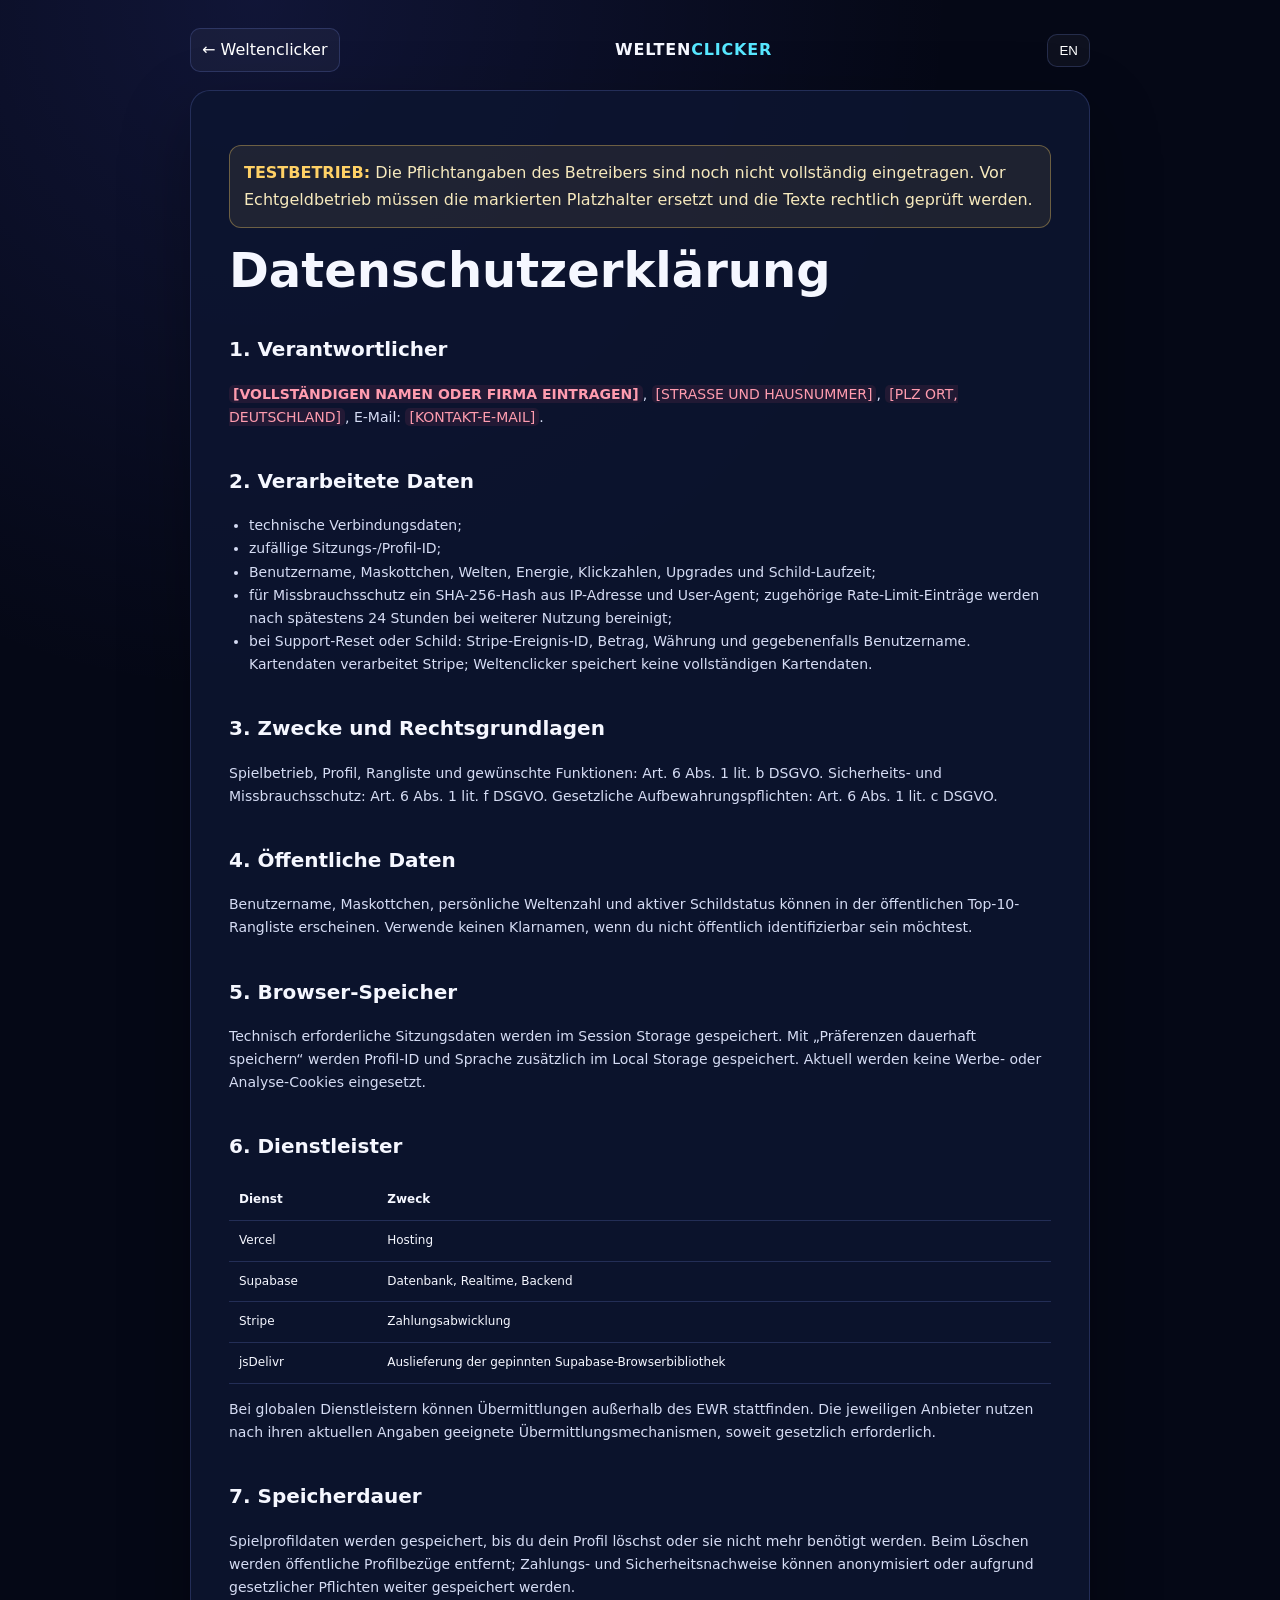
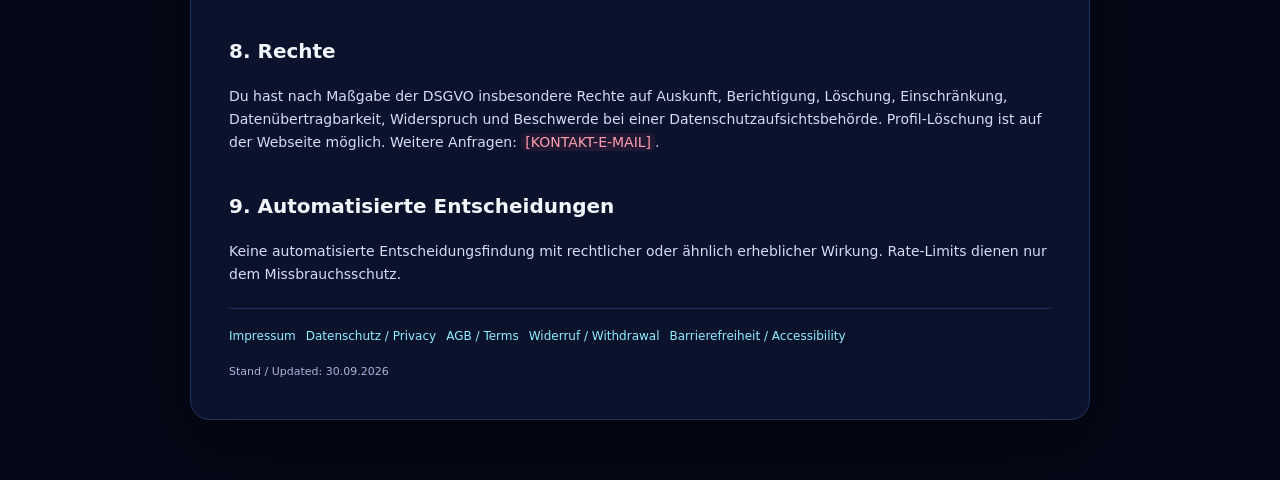
==== datenschutz.html @ f2715d0a "Add legal center, privacy controls and checkout disclosures" ====
<!doctype html><html lang="de"><head><meta charset="utf-8"><meta name="viewport" content="width=device-width,initial-scale=1"><meta name="robots" content="noindex"><title>Datenschutz – Weltenclicker</title><link rel="stylesheet" href="/legal.css"></head><body><main class="legal-wrap"><header class="legal-top"><a class="home-btn" href="/">← Weltenclicker</a><div class="brand">WELTEN<span>CLICKER</span></div><button id="legalLang" class="lang-btn" type="button">EN</button></header><article class="legal-card"><div id="legalIncomplete" class="legal-warning"><strong>TESTBETRIEB:</strong> Die Pflichtangaben des Betreibers sind noch nicht vollständig eingetragen. Vor Echtgeldbetrieb müssen die markierten Platzhalter ersetzt und die Texte rechtlich geprüft werden.</div><section class="only-de"><h1>Datenschutzerklärung</h1><h2>1. Verantwortlicher</h2><p><strong data-legal="operatorName"></strong>, <span data-legal="addressLine1"></span>, <span data-legal="addressLine2"></span>, E-Mail: <span data-legal="email"></span>.</p><h2>2. Verarbeitete Daten</h2><ul class="legal-list"><li>technische Verbindungsdaten;</li><li>zufällige Sitzungs-/Profil-ID;</li><li>Benutzername, Maskottchen, Welten, Energie, Klickzahlen, Upgrades und Schild-Laufzeit;</li><li>für Missbrauchsschutz ein SHA-256-Hash aus IP-Adresse und User-Agent; zugehörige Rate-Limit-Einträge werden nach spätestens 24 Stunden bei weiterer Nutzung bereinigt;</li><li>bei Support-Reset oder Schild: Stripe-Ereignis-ID, Betrag, Währung und gegebenenfalls Benutzername. Kartendaten verarbeitet Stripe; Weltenclicker speichert keine vollständigen Kartendaten.</li></ul><h2>3. Zwecke und Rechtsgrundlagen</h2><p>Spielbetrieb, Profil, Rangliste und gewünschte Funktionen: Art. 6 Abs. 1 lit. b DSGVO. Sicherheits- und Missbrauchsschutz: Art. 6 Abs. 1 lit. f DSGVO. Gesetzliche Aufbewahrungspflichten: Art. 6 Abs. 1 lit. c DSGVO.</p><h2>4. Öffentliche Daten</h2><p>Benutzername, Maskottchen, persönliche Weltenzahl und aktiver Schildstatus können in der öffentlichen Top-10-Rangliste erscheinen. Verwende keinen Klarnamen, wenn du nicht öffentlich identifizierbar sein möchtest.</p><h2>5. Browser-Speicher</h2><p>Technisch erforderliche Sitzungsdaten werden im Session Storage gespeichert. Mit „Präferenzen dauerhaft speichern“ werden Profil-ID und Sprache zusätzlich im Local Storage gespeichert. Aktuell werden keine Werbe- oder Analyse-Cookies eingesetzt.</p><h2>6. Dienstleister</h2><table class="data-table"><tr><th>Dienst</th><th>Zweck</th></tr><tr><td>Vercel</td><td>Hosting</td></tr><tr><td>Supabase</td><td>Datenbank, Realtime, Backend</td></tr><tr><td>Stripe</td><td>Zahlungsabwicklung</td></tr><tr><td>jsDelivr</td><td>Auslieferung der gepinnten Supabase-Browserbibliothek</td></tr></table><p>Bei globalen Dienstleistern können Übermittlungen außerhalb des EWR stattfinden. Die jeweiligen Anbieter nutzen nach ihren aktuellen Angaben geeignete Übermittlungsmechanismen, soweit gesetzlich erforderlich.</p><h2>7. Speicherdauer</h2><p>Spielprofildaten werden gespeichert, bis du dein Profil löschst oder sie nicht mehr benötigt werden. Beim Löschen werden öffentliche Profilbezüge entfernt; Zahlungs- und Sicherheitsnachweise können anonymisiert oder aufgrund gesetzlicher Pflichten weiter gespeichert werden.</p><h2>8. Rechte</h2><p>Du hast nach Maßgabe der DSGVO insbesondere Rechte auf Auskunft, Berichtigung, Löschung, Einschränkung, Datenübertragbarkeit, Widerspruch und Beschwerde bei einer Datenschutzaufsichtsbehörde. Profil-Löschung ist auf der Webseite möglich. Weitere Anfragen: <span data-legal="email"></span>.</p><h2>9. Automatisierte Entscheidungen</h2><p>Keine automatisierte Entscheidungsfindung mit rechtlicher oder ähnlich erheblicher Wirkung. Rate-Limits dienen nur dem Missbrauchsschutz.</p></section><section class="only-en"><h1>Privacy Notice</h1><p>The German version is authoritative.</p><p>We process a random session/profile ID, chosen username, game progress, mascot, shield expiry, technical connection data and a short-lived SHA-256 hash derived from IP address and user agent for anti-abuse rate limiting. Payment card data is handled by Stripe, not stored by Weltenclicker.</p><p>Your username, mascot, personal world count and active shield status may appear publicly. Session storage is used for required session state; persistent local storage of profile ID and language is optional. We currently do not use advertising or analytics cookies.</p><p>Vercel provides hosting, Supabase provides database/realtime/backend services, Stripe provides payments, and jsDelivr delivers the pinned Supabase browser library. International transfers may occur under applicable safeguards.</p><p>Subject to the GDPR, you may have rights of access, rectification, erasure, restriction, portability, objection and complaint. Contact: <span data-legal="email"></span>.</p></section><nav class="legal-nav"><a href="/impressum.html">Impressum</a><a href="/datenschutz.html">Datenschutz / Privacy</a><a href="/agb.html">AGB / Terms</a><a href="/widerruf.html">Widerruf / Withdrawal</a><a href="/barrierefreiheit.html">Barrierefreiheit / Accessibility</a></nav><div class="legal-footer">Stand / Updated: <span data-legal="lastUpdated"></span></div></article></main><script src="/legal-config.js"></script><script src="/legal.js"></script></body></html>
---- legal.css ----
*{box-sizing:border-box}:root{--bg:#050816;--panel:#0d1530;--text:#f5f7ff;--muted:#aab4d9;--cyan:#57e7ff;--gold:#ffd166;--line:rgba(130,154,255,.2)}html{color-scheme:dark}body{margin:0;background:radial-gradient(circle at 20% 0,rgba(87,101,255,.14),transparent 30%),var(--bg);color:var(--text);font-family:system-ui,-apple-system,BlinkMacSystemFont,"Segoe UI",sans-serif;line-height:1.65}.legal-wrap{width:min(900px,calc(100% - 32px));margin:28px auto 60px}.legal-top{display:flex;justify-content:space-between;gap:15px;align-items:center;margin-bottom:18px}.brand{font-weight:900;letter-spacing:.05em}.brand span{color:var(--cyan)}.legal-card{background:rgba(13,21,48,.88);border:1px solid var(--line);border-radius:20px;padding:clamp(20px,4vw,38px);box-shadow:0 25px 70px rgba(0,0,0,.3)}h1{font-size:clamp(30px,6vw,48px);line-height:1.1;margin:.2em 0 .5em}h2{margin-top:1.8em;font-size:20px}h3{font-size:15px;margin-top:1.3em}p,li{font-size:14px;color:#d5dcf4}a{color:#8ceeff}.muted{color:var(--muted)}.legal-warning{border:1px solid rgba(255,209,102,.35);background:rgba(255,209,102,.08);color:#f6e9bd;padding:14px;border-radius:12px;margin:16px 0}.legal-warning strong{color:var(--gold)}.legal-nav{display:flex;flex-wrap:wrap;gap:10px;margin-top:22px;padding-top:18px;border-top:1px solid var(--line)}.legal-nav a{text-decoration:none;font-size:12px}.lang-btn,.home-btn{border:1px solid var(--line);border-radius:10px;padding:8px 11px;color:#fff;background:rgba(255,255,255,.04);text-decoration:none;cursor:pointer}.legal-list{padding-left:20px}.data-table{width:100%;border-collapse:collapse;font-size:12px}.data-table td,.data-table th{border-bottom:1px solid var(--line);padding:10px;text-align:left;vertical-align:top}.placeholder{background:rgba(255,87,125,.09);color:#ff9caf;border-radius:5px;padding:1px 4px}.legal-footer{margin-top:16px;color:var(--muted);font-size:11px}.only-en{display:none}body.lang-en .only-de{display:none}body.lang-en .only-en{display:block}@media(max-width:600px){.legal-top{align-items:flex-start;flex-direction:column}.data-table{display:block;overflow:auto}}
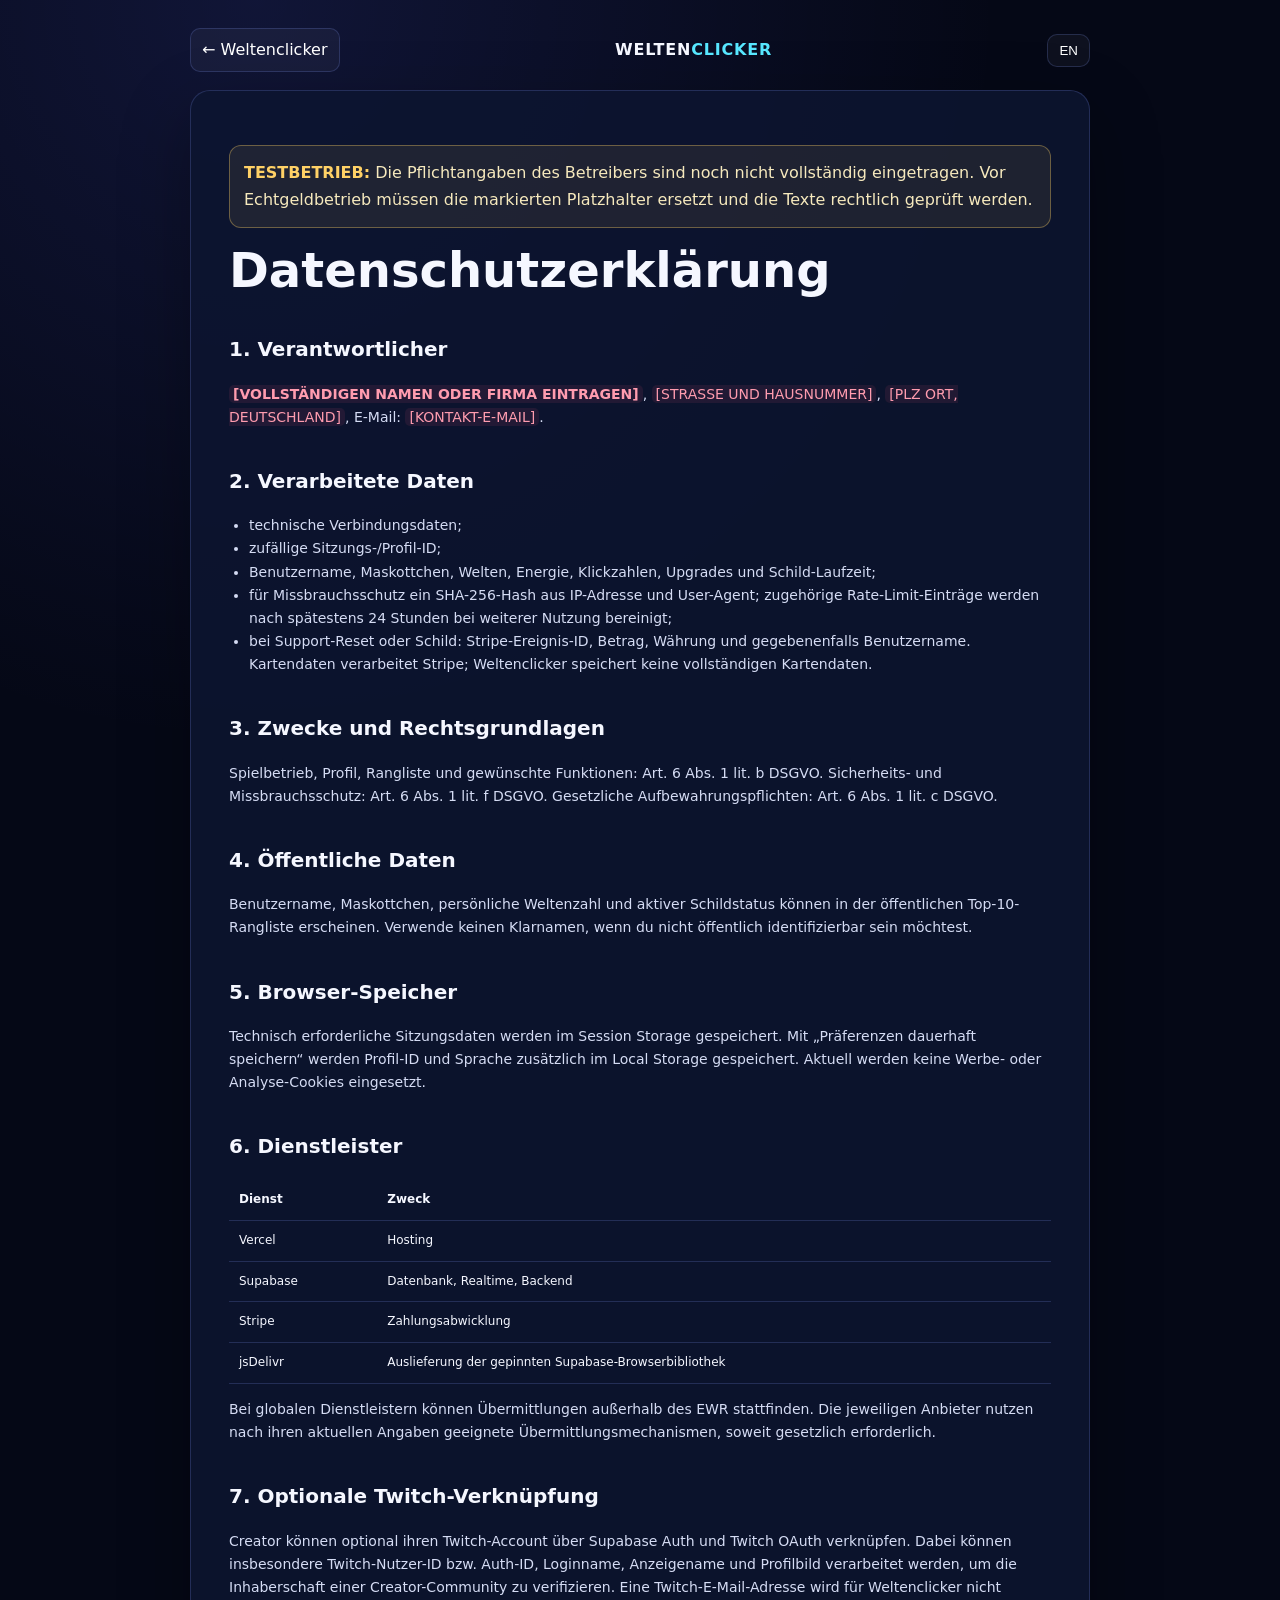
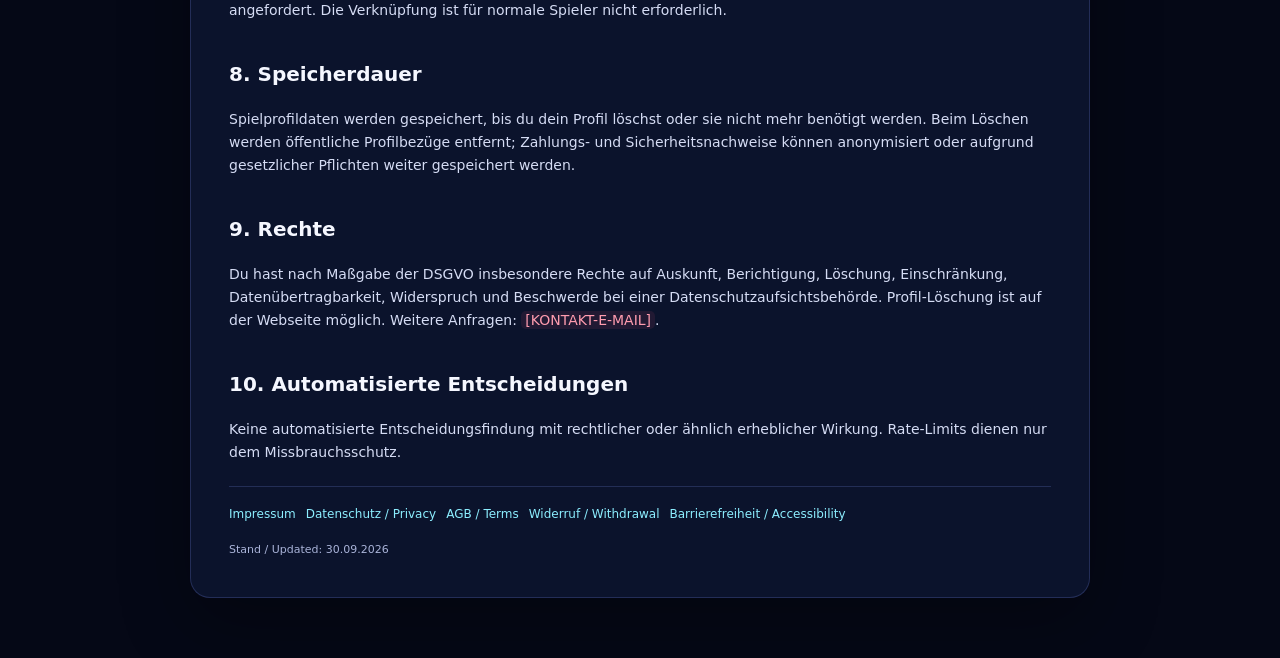
==== commit a2e69757: "Add streamer communities and Twitch creator hub" ====
--- a/datenschutz.html
+++ b/datenschutz.html
@@ -1 +1 @@
-<!doctype html><html lang="de"><head><meta charset="utf-8"><meta name="viewport" content="width=device-width,initial-scale=1"><meta name="robots" content="noindex"><title>Datenschutz – Weltenclicker</title><link rel="stylesheet" href="/legal.css"></head><body><main class="legal-wrap"><header class="legal-top"><a class="home-btn" href="/">← Weltenclicker</a><div class="brand">WELTEN<span>CLICKER</span></div><button id="legalLang" class="lang-btn" type="button">EN</button></header><article class="legal-card"><div id="legalIncomplete" class="legal-warning"><strong>TESTBETRIEB:</strong> Die Pflichtangaben des Betreibers sind noch nicht vollständig eingetragen. Vor Echtgeldbetrieb müssen die markierten Platzhalter ersetzt und die Texte rechtlich geprüft werden.</div><section class="only-de"><h1>Datenschutzerklärung</h1><h2>1. Verantwortlicher</h2><p><strong data-legal="operatorName"></strong>, <span data-legal="addressLine1"></span>, <span data-legal="addressLine2"></span>, E-Mail: <span data-legal="email"></span>.</p><h2>2. Verarbeitete Daten</h2><ul class="legal-list"><li>technische Verbindungsdaten;</li><li>zufällige Sitzungs-/Profil-ID;</li><li>Benutzername, Maskottchen, Welten, Energie, Klickzahlen, Upgrades und Schild-Laufzeit;</li><li>für Missbrauchsschutz ein SHA-256-Hash aus IP-Adresse und User-Agent; zugehörige Rate-Limit-Einträge werden nach spätestens 24 Stunden bei weiterer Nutzung bereinigt;</li><li>bei Support-Reset oder Schild: Stripe-Ereignis-ID, Betrag, Währung und gegebenenfalls Benutzername. Kartendaten verarbeitet Stripe; Weltenclicker speichert keine vollständigen Kartendaten.</li></ul><h2>3. Zwecke und Rechtsgrundlagen</h2><p>Spielbetrieb, Profil, Rangliste und gewünschte Funktionen: Art. 6 Abs. 1 lit. b DSGVO. Sicherheits- und Missbrauchsschutz: Art. 6 Abs. 1 lit. f DSGVO. Gesetzliche Aufbewahrungspflichten: Art. 6 Abs. 1 lit. c DSGVO.</p><h2>4. Öffentliche Daten</h2><p>Benutzername, Maskottchen, persönliche Weltenzahl und aktiver Schildstatus können in der öffentlichen Top-10-Rangliste erscheinen. Verwende keinen Klarnamen, wenn du nicht öffentlich identifizierbar sein möchtest.</p><h2>5. Browser-Speicher</h2><p>Technisch erforderliche Sitzungsdaten werden im Session Storage gespeichert. Mit „Präferenzen dauerhaft speichern“ werden Profil-ID und Sprache zusätzlich im Local Storage gespeichert. Aktuell werden keine Werbe- oder Analyse-Cookies eingesetzt.</p><h2>6. Dienstleister</h2><table class="data-table"><tr><th>Dienst</th><th>Zweck</th></tr><tr><td>Vercel</td><td>Hosting</td></tr><tr><td>Supabase</td><td>Datenbank, Realtime, Backend</td></tr><tr><td>Stripe</td><td>Zahlungsabwicklung</td></tr><tr><td>jsDelivr</td><td>Auslieferung der gepinnten Supabase-Browserbibliothek</td></tr></table><p>Bei globalen Dienstleistern können Übermittlungen außerhalb des EWR stattfinden. Die jeweiligen Anbieter nutzen nach ihren aktuellen Angaben geeignete Übermittlungsmechanismen, soweit gesetzlich erforderlich.</p><h2>7. Speicherdauer</h2><p>Spielprofildaten werden gespeichert, bis du dein Profil löschst oder sie nicht mehr benötigt werden. Beim Löschen werden öffentliche Profilbezüge entfernt; Zahlungs- und Sicherheitsnachweise können anonymisiert oder aufgrund gesetzlicher Pflichten weiter gespeichert werden.</p><h2>8. Rechte</h2><p>Du hast nach Maßgabe der DSGVO insbesondere Rechte auf Auskunft, Berichtigung, Löschung, Einschränkung, Datenübertragbarkeit, Widerspruch und Beschwerde bei einer Datenschutzaufsichtsbehörde. Profil-Löschung ist auf der Webseite möglich. Weitere Anfragen: <span data-legal="email"></span>.</p><h2>9. Automatisierte Entscheidungen</h2><p>Keine automatisierte Entscheidungsfindung mit rechtlicher oder ähnlich erheblicher Wirkung. Rate-Limits dienen nur dem Missbrauchsschutz.</p></section><section class="only-en"><h1>Privacy Notice</h1><p>The German version is authoritative.</p><p>We process a random session/profile ID, chosen username, game progress, mascot, shield expiry, technical connection data and a short-lived SHA-256 hash derived from IP address and user agent for anti-abuse rate limiting. Payment card data is handled by Stripe, not stored by Weltenclicker.</p><p>Your username, mascot, personal world count and active shield status may appear publicly. Session storage is used for required session state; persistent local storage of profile ID and language is optional. We currently do not use advertising or analytics cookies.</p><p>Vercel provides hosting, Supabase provides database/realtime/backend services, Stripe provides payments, and jsDelivr delivers the pinned Supabase browser library. International transfers may occur under applicable safeguards.</p><p>Subject to the GDPR, you may have rights of access, rectification, erasure, restriction, portability, objection and complaint. Contact: <span data-legal="email"></span>.</p></section><nav class="legal-nav"><a href="/impressum.html">Impressum</a><a href="/datenschutz.html">Datenschutz / Privacy</a><a href="/agb.html">AGB / Terms</a><a href="/widerruf.html">Widerruf / Withdrawal</a><a href="/barrierefreiheit.html">Barrierefreiheit / Accessibility</a></nav><div class="legal-footer">Stand / Updated: <span data-legal="lastUpdated"></span></div></article></main><script src="/legal-config.js"></script><script src="/legal.js"></script></body></html>+<!doctype html><html lang="de"><head><meta charset="utf-8"><meta name="viewport" content="width=device-width,initial-scale=1"><meta name="robots" content="noindex"><title>Datenschutz – Weltenclicker</title><link rel="stylesheet" href="/legal.css"></head><body><main class="legal-wrap"><header class="legal-top"><a class="home-btn" href="/">← Weltenclicker</a><div class="brand">WELTEN<span>CLICKER</span></div><button id="legalLang" class="lang-btn" type="button">EN</button></header><article class="legal-card"><div id="legalIncomplete" class="legal-warning"><strong>TESTBETRIEB:</strong> Die Pflichtangaben des Betreibers sind noch nicht vollständig eingetragen. Vor Echtgeldbetrieb müssen die markierten Platzhalter ersetzt und die Texte rechtlich geprüft werden.</div><section class="only-de"><h1>Datenschutzerklärung</h1><h2>1. Verantwortlicher</h2><p><strong data-legal="operatorName"></strong>, <span data-legal="addressLine1"></span>, <span data-legal="addressLine2"></span>, E-Mail: <span data-legal="email"></span>.</p><h2>2. Verarbeitete Daten</h2><ul class="legal-list"><li>technische Verbindungsdaten;</li><li>zufällige Sitzungs-/Profil-ID;</li><li>Benutzername, Maskottchen, Welten, Energie, Klickzahlen, Upgrades und Schild-Laufzeit;</li><li>für Missbrauchsschutz ein SHA-256-Hash aus IP-Adresse und User-Agent; zugehörige Rate-Limit-Einträge werden nach spätestens 24 Stunden bei weiterer Nutzung bereinigt;</li><li>bei Support-Reset oder Schild: Stripe-Ereignis-ID, Betrag, Währung und gegebenenfalls Benutzername. Kartendaten verarbeitet Stripe; Weltenclicker speichert keine vollständigen Kartendaten.</li></ul><h2>3. Zwecke und Rechtsgrundlagen</h2><p>Spielbetrieb, Profil, Rangliste und gewünschte Funktionen: Art. 6 Abs. 1 lit. b DSGVO. Sicherheits- und Missbrauchsschutz: Art. 6 Abs. 1 lit. f DSGVO. Gesetzliche Aufbewahrungspflichten: Art. 6 Abs. 1 lit. c DSGVO.</p><h2>4. Öffentliche Daten</h2><p>Benutzername, Maskottchen, persönliche Weltenzahl und aktiver Schildstatus können in der öffentlichen Top-10-Rangliste erscheinen. Verwende keinen Klarnamen, wenn du nicht öffentlich identifizierbar sein möchtest.</p><h2>5. Browser-Speicher</h2><p>Technisch erforderliche Sitzungsdaten werden im Session Storage gespeichert. Mit „Präferenzen dauerhaft speichern“ werden Profil-ID und Sprache zusätzlich im Local Storage gespeichert. Aktuell werden keine Werbe- oder Analyse-Cookies eingesetzt.</p><h2>6. Dienstleister</h2><table class="data-table"><tr><th>Dienst</th><th>Zweck</th></tr><tr><td>Vercel</td><td>Hosting</td></tr><tr><td>Supabase</td><td>Datenbank, Realtime, Backend</td></tr><tr><td>Stripe</td><td>Zahlungsabwicklung</td></tr><tr><td>jsDelivr</td><td>Auslieferung der gepinnten Supabase-Browserbibliothek</td></tr></table><p>Bei globalen Dienstleistern können Übermittlungen außerhalb des EWR stattfinden. Die jeweiligen Anbieter nutzen nach ihren aktuellen Angaben geeignete Übermittlungsmechanismen, soweit gesetzlich erforderlich.</p><h2>7. Optionale Twitch-Verknüpfung</h2><p>Creator können optional ihren Twitch-Account über Supabase Auth und Twitch OAuth verknüpfen. Dabei können insbesondere Twitch-Nutzer-ID bzw. Auth-ID, Loginname, Anzeigename und Profilbild verarbeitet werden, um die Inhaberschaft einer Creator-Community zu verifizieren. Eine Twitch-E-Mail-Adresse wird für Weltenclicker nicht angefordert. Die Verknüpfung ist für normale Spieler nicht erforderlich.</p><h2>8. Speicherdauer</h2><p>Spielprofildaten werden gespeichert, bis du dein Profil löschst oder sie nicht mehr benötigt werden. Beim Löschen werden öffentliche Profilbezüge entfernt; Zahlungs- und Sicherheitsnachweise können anonymisiert oder aufgrund gesetzlicher Pflichten weiter gespeichert werden.</p><h2>9. Rechte</h2><p>Du hast nach Maßgabe der DSGVO insbesondere Rechte auf Auskunft, Berichtigung, Löschung, Einschränkung, Datenübertragbarkeit, Widerspruch und Beschwerde bei einer Datenschutzaufsichtsbehörde. Profil-Löschung ist auf der Webseite möglich. Weitere Anfragen: <span data-legal="email"></span>.</p><h2>10. Automatisierte Entscheidungen</h2><p>Keine automatisierte Entscheidungsfindung mit rechtlicher oder ähnlich erheblicher Wirkung. Rate-Limits dienen nur dem Missbrauchsschutz.</p></section><section class="only-en"><h1>Privacy Notice</h1><p>The German version is authoritative.</p><p>We process a random session/profile ID, chosen username, game progress, mascot, shield expiry, technical connection data and a short-lived SHA-256 hash derived from IP address and user agent for anti-abuse rate limiting. Payment card data is handled by Stripe, not stored by Weltenclicker.</p><p>Your username, mascot, personal world count and active shield status may appear publicly. Session storage is used for required session state; persistent local storage of profile ID and language is optional. We currently do not use advertising or analytics cookies.</p><p>Creators may optionally connect Twitch via Twitch OAuth and Supabase Auth; the service may use Twitch login name, display name and profile image to verify community ownership. No Twitch email scope is requested for this purpose.</p><p>Vercel provides hosting, Supabase provides database/realtime/backend services, Stripe provides payments, and jsDelivr delivers the pinned Supabase browser library. International transfers may occur under applicable safeguards.</p><p>Subject to the GDPR, you may have rights of access, rectification, erasure, restriction, portability, objection and complaint. Contact: <span data-legal="email"></span>.</p></section><nav class="legal-nav"><a href="/impressum.html">Impressum</a><a href="/datenschutz.html">Datenschutz / Privacy</a><a href="/agb.html">AGB / Terms</a><a href="/widerruf.html">Widerruf / Withdrawal</a><a href="/barrierefreiheit.html">Barrierefreiheit / Accessibility</a></nav><div class="legal-footer">Stand / Updated: <span data-legal="lastUpdated"></span></div></article></main><script src="/legal-config.js"></script><script src="/legal.js"></script></body></html>
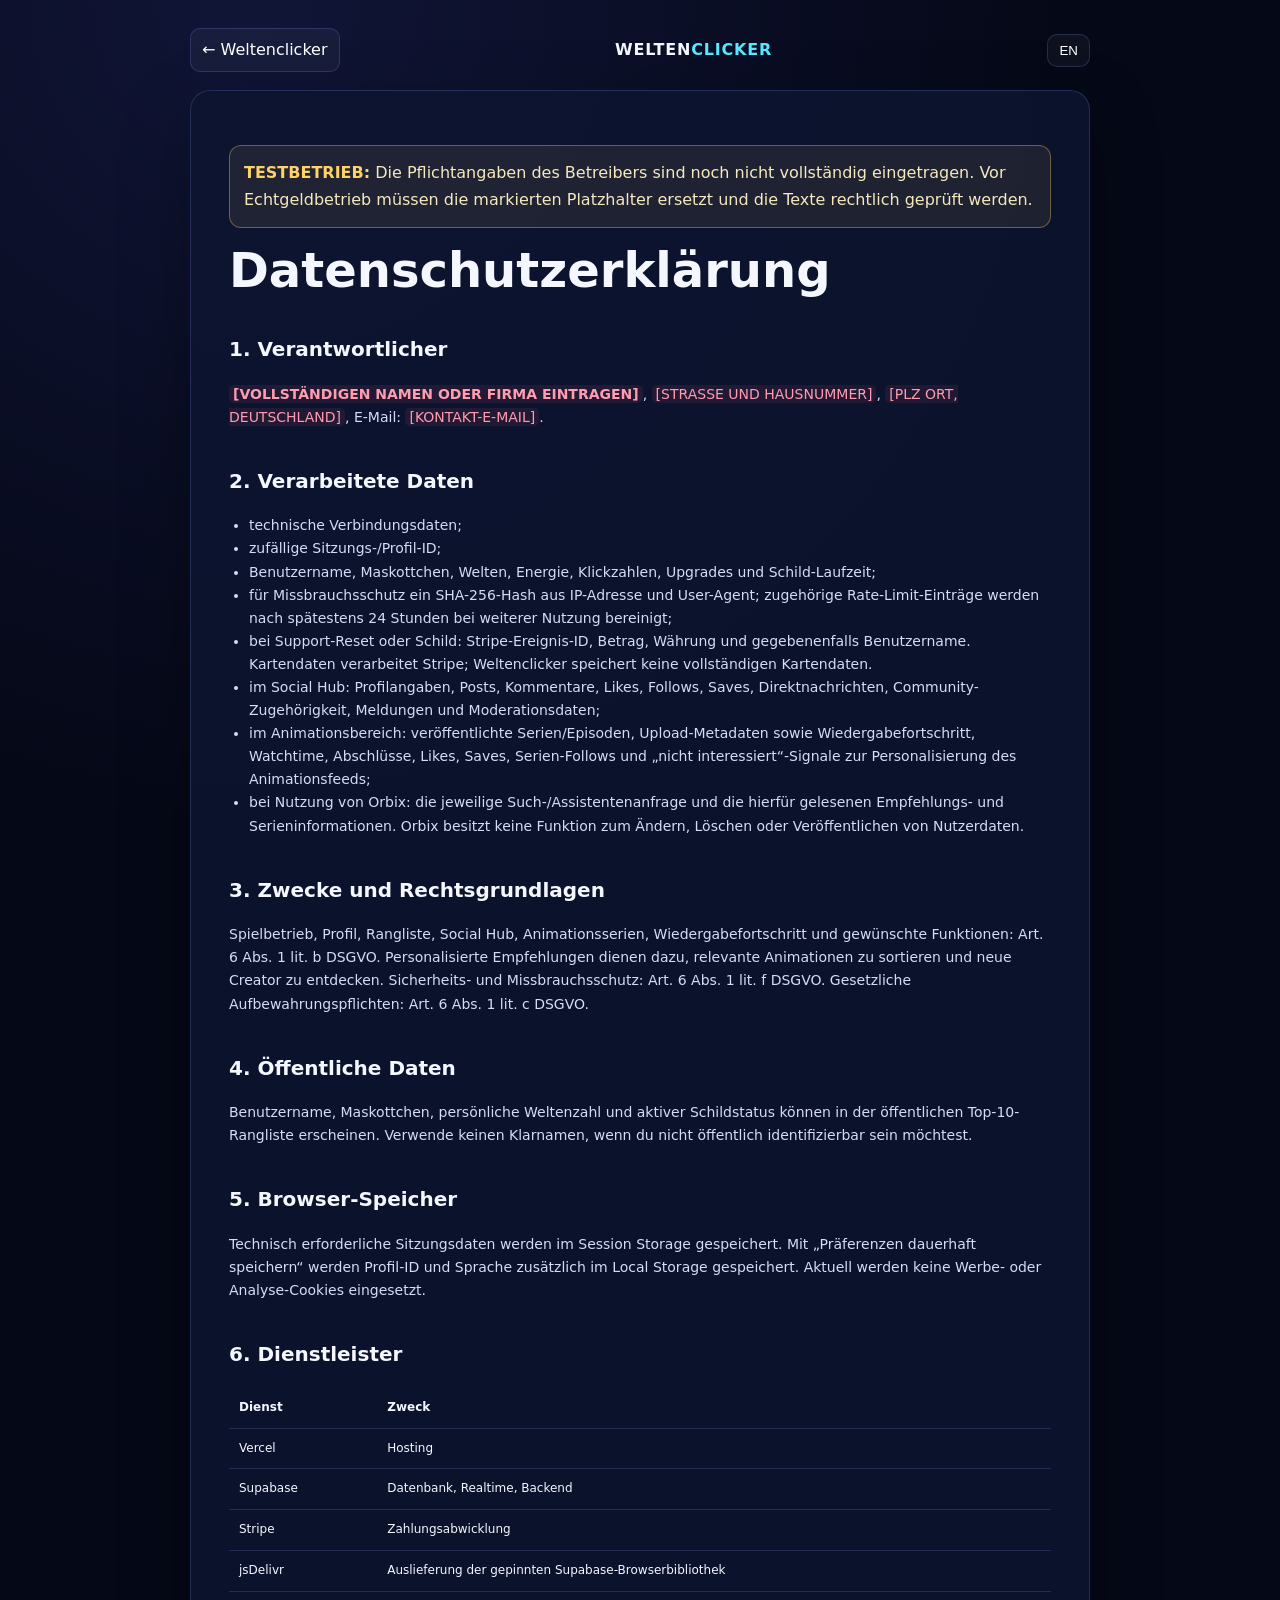
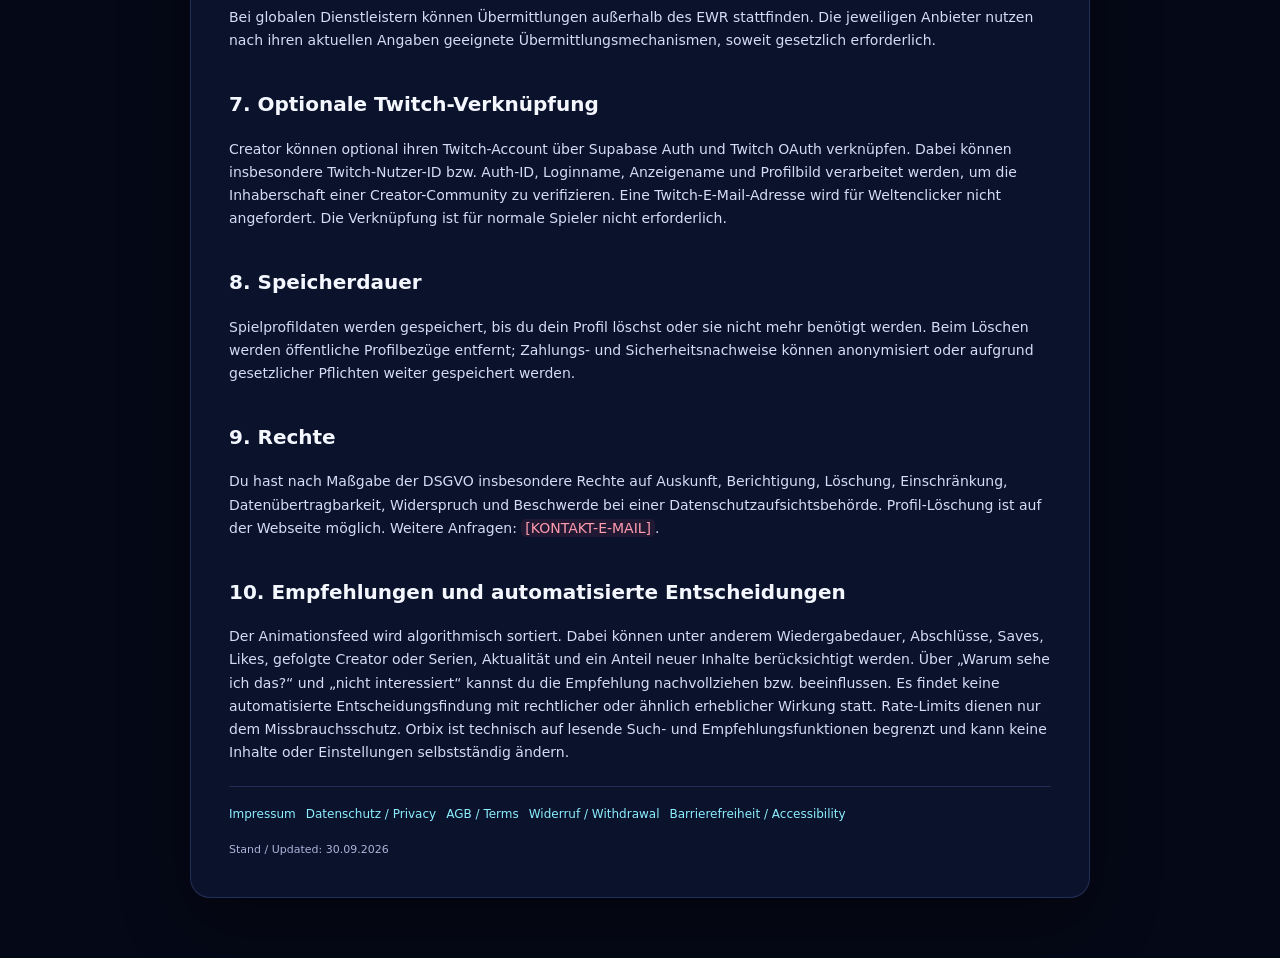
==== commit da7ebf46: "Harden Orbix read-only messaging and document animation recommendations" ====
--- a/datenschutz.html
+++ b/datenschutz.html
@@ -1 +1 @@
-<!doctype html><html lang="de"><head><meta charset="utf-8"><meta name="viewport" content="width=device-width,initial-scale=1"><meta name="robots" content="noindex"><title>Datenschutz – Weltenclicker</title><link rel="stylesheet" href="/legal.css"></head><body><main class="legal-wrap"><header class="legal-top"><a class="home-btn" href="/">← Weltenclicker</a><div class="brand">WELTEN<span>CLICKER</span></div><button id="legalLang" class="lang-btn" type="button">EN</button></header><article class="legal-card"><div id="legalIncomplete" class="legal-warning"><strong>TESTBETRIEB:</strong> Die Pflichtangaben des Betreibers sind noch nicht vollständig eingetragen. Vor Echtgeldbetrieb müssen die markierten Platzhalter ersetzt und die Texte rechtlich geprüft werden.</div><section class="only-de"><h1>Datenschutzerklärung</h1><h2>1. Verantwortlicher</h2><p><strong data-legal="operatorName"></strong>, <span data-legal="addressLine1"></span>, <span data-legal="addressLine2"></span>, E-Mail: <span data-legal="email"></span>.</p><h2>2. Verarbeitete Daten</h2><ul class="legal-list"><li>technische Verbindungsdaten;</li><li>zufällige Sitzungs-/Profil-ID;</li><li>Benutzername, Maskottchen, Welten, Energie, Klickzahlen, Upgrades und Schild-Laufzeit;</li><li>für Missbrauchsschutz ein SHA-256-Hash aus IP-Adresse und User-Agent; zugehörige Rate-Limit-Einträge werden nach spätestens 24 Stunden bei weiterer Nutzung bereinigt;</li><li>bei Support-Reset oder Schild: Stripe-Ereignis-ID, Betrag, Währung und gegebenenfalls Benutzername. Kartendaten verarbeitet Stripe; Weltenclicker speichert keine vollständigen Kartendaten.</li></ul><h2>3. Zwecke und Rechtsgrundlagen</h2><p>Spielbetrieb, Profil, Rangliste und gewünschte Funktionen: Art. 6 Abs. 1 lit. b DSGVO. Sicherheits- und Missbrauchsschutz: Art. 6 Abs. 1 lit. f DSGVO. Gesetzliche Aufbewahrungspflichten: Art. 6 Abs. 1 lit. c DSGVO.</p><h2>4. Öffentliche Daten</h2><p>Benutzername, Maskottchen, persönliche Weltenzahl und aktiver Schildstatus können in der öffentlichen Top-10-Rangliste erscheinen. Verwende keinen Klarnamen, wenn du nicht öffentlich identifizierbar sein möchtest.</p><h2>5. Browser-Speicher</h2><p>Technisch erforderliche Sitzungsdaten werden im Session Storage gespeichert. Mit „Präferenzen dauerhaft speichern“ werden Profil-ID und Sprache zusätzlich im Local Storage gespeichert. Aktuell werden keine Werbe- oder Analyse-Cookies eingesetzt.</p><h2>6. Dienstleister</h2><table class="data-table"><tr><th>Dienst</th><th>Zweck</th></tr><tr><td>Vercel</td><td>Hosting</td></tr><tr><td>Supabase</td><td>Datenbank, Realtime, Backend</td></tr><tr><td>Stripe</td><td>Zahlungsabwicklung</td></tr><tr><td>jsDelivr</td><td>Auslieferung der gepinnten Supabase-Browserbibliothek</td></tr></table><p>Bei globalen Dienstleistern können Übermittlungen außerhalb des EWR stattfinden. Die jeweiligen Anbieter nutzen nach ihren aktuellen Angaben geeignete Übermittlungsmechanismen, soweit gesetzlich erforderlich.</p><h2>7. Optionale Twitch-Verknüpfung</h2><p>Creator können optional ihren Twitch-Account über Supabase Auth und Twitch OAuth verknüpfen. Dabei können insbesondere Twitch-Nutzer-ID bzw. Auth-ID, Loginname, Anzeigename und Profilbild verarbeitet werden, um die Inhaberschaft einer Creator-Community zu verifizieren. Eine Twitch-E-Mail-Adresse wird für Weltenclicker nicht angefordert. Die Verknüpfung ist für normale Spieler nicht erforderlich.</p><h2>8. Speicherdauer</h2><p>Spielprofildaten werden gespeichert, bis du dein Profil löschst oder sie nicht mehr benötigt werden. Beim Löschen werden öffentliche Profilbezüge entfernt; Zahlungs- und Sicherheitsnachweise können anonymisiert oder aufgrund gesetzlicher Pflichten weiter gespeichert werden.</p><h2>9. Rechte</h2><p>Du hast nach Maßgabe der DSGVO insbesondere Rechte auf Auskunft, Berichtigung, Löschung, Einschränkung, Datenübertragbarkeit, Widerspruch und Beschwerde bei einer Datenschutzaufsichtsbehörde. Profil-Löschung ist auf der Webseite möglich. Weitere Anfragen: <span data-legal="email"></span>.</p><h2>10. Automatisierte Entscheidungen</h2><p>Keine automatisierte Entscheidungsfindung mit rechtlicher oder ähnlich erheblicher Wirkung. Rate-Limits dienen nur dem Missbrauchsschutz.</p></section><section class="only-en"><h1>Privacy Notice</h1><p>The German version is authoritative.</p><p>We process a random session/profile ID, chosen username, game progress, mascot, shield expiry, technical connection data and a short-lived SHA-256 hash derived from IP address and user agent for anti-abuse rate limiting. Payment card data is handled by Stripe, not stored by Weltenclicker.</p><p>Your username, mascot, personal world count and active shield status may appear publicly. Session storage is used for required session state; persistent local storage of profile ID and language is optional. We currently do not use advertising or analytics cookies.</p><p>Creators may optionally connect Twitch via Twitch OAuth and Supabase Auth; the service may use Twitch login name, display name and profile image to verify community ownership. No Twitch email scope is requested for this purpose.</p><p>Vercel provides hosting, Supabase provides database/realtime/backend services, Stripe provides payments, and jsDelivr delivers the pinned Supabase browser library. International transfers may occur under applicable safeguards.</p><p>Subject to the GDPR, you may have rights of access, rectification, erasure, restriction, portability, objection and complaint. Contact: <span data-legal="email"></span>.</p></section><nav class="legal-nav"><a href="/impressum.html">Impressum</a><a href="/datenschutz.html">Datenschutz / Privacy</a><a href="/agb.html">AGB / Terms</a><a href="/widerruf.html">Widerruf / Withdrawal</a><a href="/barrierefreiheit.html">Barrierefreiheit / Accessibility</a></nav><div class="legal-footer">Stand / Updated: <span data-legal="lastUpdated"></span></div></article></main><script src="/legal-config.js"></script><script src="/legal.js"></script></body></html>+<!doctype html><html lang="de"><head><meta charset="utf-8"><meta name="viewport" content="width=device-width,initial-scale=1"><meta name="robots" content="noindex"><title>Datenschutz – Weltenclicker</title><link rel="stylesheet" href="/legal.css"></head><body><main class="legal-wrap"><header class="legal-top"><a class="home-btn" href="/">← Weltenclicker</a><div class="brand">WELTEN<span>CLICKER</span></div><button id="legalLang" class="lang-btn" type="button">EN</button></header><article class="legal-card"><div id="legalIncomplete" class="legal-warning"><strong>TESTBETRIEB:</strong> Die Pflichtangaben des Betreibers sind noch nicht vollständig eingetragen. Vor Echtgeldbetrieb müssen die markierten Platzhalter ersetzt und die Texte rechtlich geprüft werden.</div><section class="only-de"><h1>Datenschutzerklärung</h1><h2>1. Verantwortlicher</h2><p><strong data-legal="operatorName"></strong>, <span data-legal="addressLine1"></span>, <span data-legal="addressLine2"></span>, E-Mail: <span data-legal="email"></span>.</p><h2>2. Verarbeitete Daten</h2><ul class="legal-list"><li>technische Verbindungsdaten;</li><li>zufällige Sitzungs-/Profil-ID;</li><li>Benutzername, Maskottchen, Welten, Energie, Klickzahlen, Upgrades und Schild-Laufzeit;</li><li>für Missbrauchsschutz ein SHA-256-Hash aus IP-Adresse und User-Agent; zugehörige Rate-Limit-Einträge werden nach spätestens 24 Stunden bei weiterer Nutzung bereinigt;</li><li>bei Support-Reset oder Schild: Stripe-Ereignis-ID, Betrag, Währung und gegebenenfalls Benutzername. Kartendaten verarbeitet Stripe; Weltenclicker speichert keine vollständigen Kartendaten.</li><li>im Social Hub: Profilangaben, Posts, Kommentare, Likes, Follows, Saves, Direktnachrichten, Community-Zugehörigkeit, Meldungen und Moderationsdaten;</li><li>im Animationsbereich: veröffentlichte Serien/Episoden, Upload-Metadaten sowie Wiedergabefortschritt, Watchtime, Abschlüsse, Likes, Saves, Serien-Follows und „nicht interessiert“-Signale zur Personalisierung des Animationsfeeds;</li><li>bei Nutzung von Orbix: die jeweilige Such-/Assistentenanfrage und die hierfür gelesenen Empfehlungs- und Serieninformationen. Orbix besitzt keine Funktion zum Ändern, Löschen oder Veröffentlichen von Nutzerdaten.</li></ul><h2>3. Zwecke und Rechtsgrundlagen</h2><p>Spielbetrieb, Profil, Rangliste, Social Hub, Animationsserien, Wiedergabefortschritt und gewünschte Funktionen: Art. 6 Abs. 1 lit. b DSGVO. Personalisierte Empfehlungen dienen dazu, relevante Animationen zu sortieren und neue Creator zu entdecken. Sicherheits- und Missbrauchsschutz: Art. 6 Abs. 1 lit. f DSGVO. Gesetzliche Aufbewahrungspflichten: Art. 6 Abs. 1 lit. c DSGVO.</p><h2>4. Öffentliche Daten</h2><p>Benutzername, Maskottchen, persönliche Weltenzahl und aktiver Schildstatus können in der öffentlichen Top-10-Rangliste erscheinen. Verwende keinen Klarnamen, wenn du nicht öffentlich identifizierbar sein möchtest.</p><h2>5. Browser-Speicher</h2><p>Technisch erforderliche Sitzungsdaten werden im Session Storage gespeichert. Mit „Präferenzen dauerhaft speichern“ werden Profil-ID und Sprache zusätzlich im Local Storage gespeichert. Aktuell werden keine Werbe- oder Analyse-Cookies eingesetzt.</p><h2>6. Dienstleister</h2><table class="data-table"><tr><th>Dienst</th><th>Zweck</th></tr><tr><td>Vercel</td><td>Hosting</td></tr><tr><td>Supabase</td><td>Datenbank, Realtime, Backend</td></tr><tr><td>Stripe</td><td>Zahlungsabwicklung</td></tr><tr><td>jsDelivr</td><td>Auslieferung der gepinnten Supabase-Browserbibliothek</td></tr></table><p>Bei globalen Dienstleistern können Übermittlungen außerhalb des EWR stattfinden. Die jeweiligen Anbieter nutzen nach ihren aktuellen Angaben geeignete Übermittlungsmechanismen, soweit gesetzlich erforderlich.</p><h2>7. Optionale Twitch-Verknüpfung</h2><p>Creator können optional ihren Twitch-Account über Supabase Auth und Twitch OAuth verknüpfen. Dabei können insbesondere Twitch-Nutzer-ID bzw. Auth-ID, Loginname, Anzeigename und Profilbild verarbeitet werden, um die Inhaberschaft einer Creator-Community zu verifizieren. Eine Twitch-E-Mail-Adresse wird für Weltenclicker nicht angefordert. Die Verknüpfung ist für normale Spieler nicht erforderlich.</p><h2>8. Speicherdauer</h2><p>Spielprofildaten werden gespeichert, bis du dein Profil löschst oder sie nicht mehr benötigt werden. Beim Löschen werden öffentliche Profilbezüge entfernt; Zahlungs- und Sicherheitsnachweise können anonymisiert oder aufgrund gesetzlicher Pflichten weiter gespeichert werden.</p><h2>9. Rechte</h2><p>Du hast nach Maßgabe der DSGVO insbesondere Rechte auf Auskunft, Berichtigung, Löschung, Einschränkung, Datenübertragbarkeit, Widerspruch und Beschwerde bei einer Datenschutzaufsichtsbehörde. Profil-Löschung ist auf der Webseite möglich. Weitere Anfragen: <span data-legal="email"></span>.</p><h2>10. Empfehlungen und automatisierte Entscheidungen</h2><p>Der Animationsfeed wird algorithmisch sortiert. Dabei können unter anderem Wiedergabedauer, Abschlüsse, Saves, Likes, gefolgte Creator oder Serien, Aktualität und ein Anteil neuer Inhalte berücksichtigt werden. Über „Warum sehe ich das?“ und „nicht interessiert“ kannst du die Empfehlung nachvollziehen bzw. beeinflussen. Es findet keine automatisierte Entscheidungsfindung mit rechtlicher oder ähnlich erheblicher Wirkung statt. Rate-Limits dienen nur dem Missbrauchsschutz. Orbix ist technisch auf lesende Such- und Empfehlungsfunktionen begrenzt und kann keine Inhalte oder Einstellungen selbstständig ändern.</p></section><section class="only-en"><h1>Privacy Notice</h1><p>The German version is authoritative.</p><p>We process a random session/profile ID, chosen username, game progress, mascot, shield expiry, technical connection data and a short-lived SHA-256 hash derived from IP address and user agent for anti-abuse rate limiting. Payment card data is handled by Stripe, not stored by Weltenclicker.</p><p>Your username, mascot, personal world count and active shield status may appear publicly. Session storage is used for required session state; persistent local storage of profile ID and language is optional. We currently do not use advertising or analytics cookies.</p><p>Creators may optionally connect Twitch via Twitch OAuth and Supabase Auth; the service may use Twitch login name, display name and profile image to verify community ownership. No Twitch email scope is requested for this purpose.</p><p>The Social Hub may process profiles, posts, comments, likes, follows, saves, direct messages, community memberships and reports. The FanArt Animations area may process series/episode metadata, viewing progress, watch time, completions, likes, saves, series follows and “not interested” signals to personalize recommendations. “Why am I seeing this?” provides recommendation transparency. Orbix is limited to read-only discovery and recommendation functions and cannot modify or publish user content.</p><p>Vercel provides hosting, Supabase provides database/realtime/backend services, Stripe provides payments, and jsDelivr delivers the pinned Supabase browser library. International transfers may occur under applicable safeguards.</p><p>Subject to the GDPR, you may have rights of access, rectification, erasure, restriction, portability, objection and complaint. Contact: <span data-legal="email"></span>.</p></section><nav class="legal-nav"><a href="/impressum.html">Impressum</a><a href="/datenschutz.html">Datenschutz / Privacy</a><a href="/agb.html">AGB / Terms</a><a href="/widerruf.html">Widerruf / Withdrawal</a><a href="/barrierefreiheit.html">Barrierefreiheit / Accessibility</a></nav><div class="legal-footer">Stand / Updated: <span data-legal="lastUpdated"></span></div></article></main><script src="/legal-config.js"></script><script src="/legal.js"></script></body></html>
